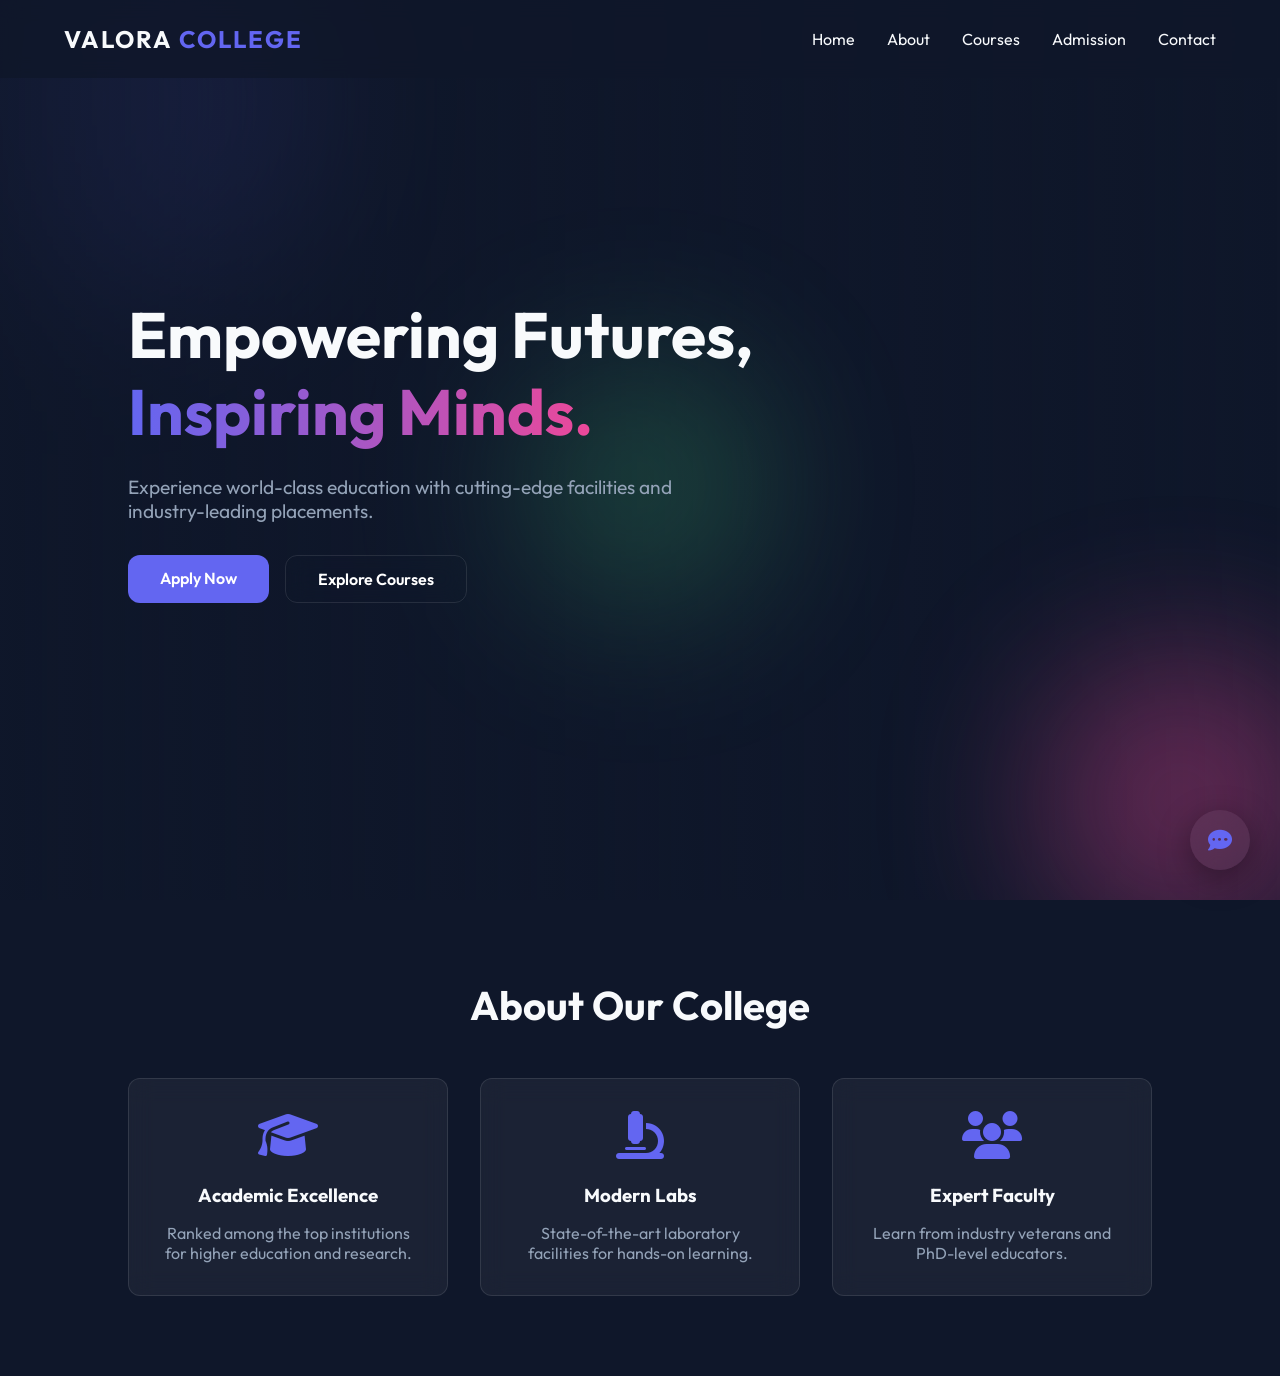
==== college-chatbot/index.html @ e76f273d "Add AI College Chatbot project" ====
<!DOCTYPE html>
<html lang="en">

<head>
    <meta charset="UTF-8">
    <meta name="viewport" content="width=device-width, initial-scale=1.0">
    <title>Valora College | Premium Education</title>
    <link rel="stylesheet" href="style.css">
    <link rel="preconnect" href="https://fonts.googleapis.com">
    <link rel="preconnect" href="https://fonts.gstatic.com" crossorigin>
    <link href="https://fonts.googleapis.com/css2?family=Outfit:wght@300;400;600;700&display=swap" rel="stylesheet">
    <link rel="stylesheet" href="https://cdnjs.cloudflare.com/ajax/libs/font-awesome/6.4.0/css/all.min.css">
</head>

<body>
    <div class="background-blobs">
        <div class="blob blob-1"></div>
        <div class="blob blob-2"></div>
        <div class="blob blob-3"></div>
    </div>

    <nav class="navbar">
        <div class="logo">VALORA <span>COLLEGE</span></div>
        <ul class="nav-links">
            <li><a href="#home">Home</a></li>
            <li><a href="#about">About</a></li>
            <li><a href="#courses">Courses</a></li>
            <li><a href="#admission">Admission</a></li>
            <li><a href="#contact">Contact</a></li>
        </ul>
    </nav>

    <header id="home" class="hero">
        <div class="hero-content">
            <h1>Empowering Futures, <br><span>Inspiring Minds.</span></h1>
            <p>Experience world-class education with cutting-edge facilities and industry-leading placements.</p>
            <div class="hero-btns">
                <a href="#admission" class="btn btn-primary">Apply Now</a>
                <a href="#courses" class="btn btn-secondary">Explore Courses</a>
            </div>
        </div>
    </header>

    <section id="about" class="section">
        <div class="container">
            <h2 class="section-title">About Our College</h2>
            <div class="grid">
                <div class="card glass">
                    <i class="fas fa-graduation-cap"></i>
                    <h3>Academic Excellence</h3>
                    <p>Ranked among the top institutions for higher education and research.</p>
                </div>
                <div class="card glass">
                    <i class="fas fa-microscope"></i>
                    <h3>Modern Labs</h3>
                    <p>State-of-the-art laboratory facilities for hands-on learning.</p>
                </div>
                <div class="card glass">
                    <i class="fas fa-users"></i>
                    <h3>Expert Faculty</h3>
                    <p>Learn from industry veterans and PhD-level educators.</p>
                </div>
            </div>
        </div>
    </section>

    <!-- Chatbot Container -->
    <div id="chatbot-widget" class="chatbot-widget">
        <button id="chatbot-toggle" class="chatbot-toggle glass">
            <i class="fas fa-comment-dots"></i>
        </button>
        <div id="chatbot-window" class="chatbot-window glass">
            <div class="chatbot-header">
                <div class="chatbot-avatar">
                    <i class="fas fa-robot"></i>
                </div>
                <div class="chatbot-info">
                    <h3>Valora AI</h3>
                    <p>College Assistant</p>
                </div>
                <button id="chatbot-close" class="chatbot-close">
                    <i class="fas fa-times"></i>
                </button>
            </div>
            <div id="chatbot-messages" class="chatbot-messages">
                <div class="message bot">
                    Hello! I'm Valora AI, your college assistant. How can I help you today?
                    <div class="timestamp">Just now</div>
                </div>
            </div>
            <div class="chatbot-input">
                <input type="text" id="user-input" placeholder="Type your message...">
                <button id="send-btn"><i class="fas fa-paper-plane"></i></button>
            </div>
        </div>
    </div>

    <script src="chat.js"></script>
</body>

</html>
---- college-chatbot/style.css ----
:root {
    --primary: #6366f1;
    --primary-hover: #4f46e5;
    --secondary: #ec4899;
    --bg-dark: #0f172a;
    --text-light: #f8fafc;
    --text-dim: #94a3b8;
    --glass-bg: rgba(255, 255, 255, 0.05);
    --glass-border: rgba(255, 255, 255, 0.1);
    --glass-blur: blur(12px);
    --radius: 12px;
    --shadow: 0 8px 32px 0 rgba(0, 0, 0, 0.37);
}

* {
    margin: 0;
    padding: 0;
    box-sizing: border-box;
    font-family: 'Outfit', sans-serif;
}

body {
    background-color: var(--bg-dark);
    color: var(--text-light);
    overflow-x: hidden;
    scroll-behavior: smooth;
}

.background-blobs {
    position: fixed;
    top: 0;
    left: 0;
    width: 100%;
    height: 100%;
    z-index: -1;
    overflow: hidden;
}

.blob {
    position: absolute;
    border-radius: 50%;
    filter: blur(80px);
    opacity: 0.4;
    animation: move 20s infinite alternate;
}

.blob-1 {
    width: 400px;
    height: 400px;
    background: var(--primary);
    top: -100px;
    left: -100px;
}

.blob-2 {
    width: 300px;
    height: 300px;
    background: var(--secondary);
    bottom: -50px;
    right: -50px;
    animation-delay: -5s;
}

.blob-3 {
    width: 250px;
    height: 250px;
    background: #4ade80;
    top: 40%;
    left: 40%;
    animation-delay: -10s;
}

@keyframes move {
    from {
        transform: translate(0, 0) scale(1);
    }

    to {
        transform: translate(100px, 100px) scale(1.2);
    }
}

.navbar {
    display: flex;
    justify-content: space-between;
    align-items: center;
    padding: 1.5rem 5%;
    position: fixed;
    width: 100%;
    top: 0;
    background: rgba(15, 23, 42, 0.8);
    backdrop-filter: blur(10px);
    z-index: 1000;
}

.logo {
    font-size: 1.5rem;
    font-weight: 700;
    letter-spacing: 2px;
}

.logo span {
    color: var(--primary);
}

.nav-links {
    display: flex;
    list-style: none;
    gap: 2rem;
}

.nav-links a {
    text-decoration: none;
    color: var(--text-light);
    font-weight: 400;
    transition: 0.3s;
}

.nav-links a:hover {
    color: var(--primary);
}

.hero {
    height: 100vh;
    display: flex;
    align-items: center;
    padding: 0 10%;
    background: linear-gradient(to right, rgba(15, 23, 42, 0.9), transparent);
}

.hero-content h1 {
    font-size: 4rem;
    line-height: 1.2;
    margin-bottom: 1.5rem;
}

.hero-content h1 span {
    background: linear-gradient(to right, var(--primary), var(--secondary));
    -webkit-background-clip: text;
    -webkit-text-fill-color: transparent;
}

.hero-content p {
    font-size: 1.2rem;
    color: var(--text-dim);
    max-width: 600px;
    margin-bottom: 2rem;
}

.hero-btns {
    display: flex;
    gap: 1rem;
}

.btn {
    padding: 0.8rem 2rem;
    border-radius: var(--radius);
    text-decoration: none;
    font-weight: 600;
    transition: 0.3s;
}

.btn-primary {
    background: var(--primary);
    color: white;
}

.btn-primary:hover {
    background: var(--primary-hover);
    transform: translateY(-3px);
}

.btn-secondary {
    border: 1px solid var(--glass-border);
    backdrop-filter: var(--glass-blur);
    color: white;
}

.btn-secondary:hover {
    background: var(--glass-bg);
    transform: translateY(-3px);
}

.section {
    padding: 5rem 10%;
}

.section-title {
    text-align: center;
    font-size: 2.5rem;
    margin-bottom: 3rem;
}

.grid {
    display: grid;
    grid-template-columns: repeat(auto-fit, minmax(280px, 1fr));
    gap: 2rem;
}

.glass {
    background: var(--glass-bg);
    backdrop-filter: var(--glass-blur);
    border: 1px solid var(--glass-border);
    border-radius: var(--radius);
}

.card {
    padding: 2rem;
    text-align: center;
    transition: 0.3s;
}

.card:hover {
    transform: translateY(-10px);
    border-color: var(--primary);
}

.card i {
    font-size: 3rem;
    color: var(--primary);
    margin-bottom: 1.5rem;
}

.card h3 {
    margin-bottom: 1rem;
}

.card p {
    color: var(--text-dim);
}

/* Chatbot Styles */
.chatbot-widget {
    position: fixed;
    bottom: 30px;
    right: 30px;
    z-index: 9999;
}

.chatbot-toggle {
    width: 60px;
    height: 60px;
    border-radius: 50%;
    border: none;
    cursor: pointer;
    display: flex;
    align-items: center;
    justify-content: center;
    box-shadow: var(--shadow);
    transition: 0.3s;
}

.chatbot-toggle i {
    font-size: 1.5rem;
    color: var(--primary);
}

.chatbot-toggle:hover {
    transform: scale(1.1) rotate(5deg);
}

.chatbot-window {
    position: absolute;
    bottom: 80px;
    right: 0;
    width: 350px;
    height: 500px;
    display: none;
    flex-direction: column;
    overflow: hidden;
    box-shadow: var(--shadow);
    animation: slideUp 0.3s ease-out;
}

@keyframes slideUp {
    from {
        opacity: 0;
        transform: translateY(20px);
    }

    to {
        opacity: 1;
        transform: translateY(0);
    }
}

.chatbot-header {
    padding: 1rem;
    background: var(--primary);
    display: flex;
    align-items: center;
    gap: 1rem;
}

.chatbot-avatar {
    width: 40px;
    height: 40px;
    background: white;
    border-radius: 50%;
    display: flex;
    align-items: center;
    justify-content: center;
}

.chatbot-avatar i {
    color: var(--primary);
}

.chatbot-info h3 {
    font-size: 1rem;
    color: white;
}

.chatbot-info p {
    font-size: 0.8rem;
    color: rgba(255, 255, 255, 0.8);
}

.chatbot-close {
    margin-left: auto;
    background: none;
    border: none;
    color: white;
    cursor: pointer;
    font-size: 1.2rem;
}

.chatbot-messages {
    flex: 1;
    padding: 1rem;
    overflow-y: auto;
    display: flex;
    flex-direction: column;
    gap: 1rem;
}

.message {
    padding: 0.8rem 1rem;
    border-radius: 12px;
    max-width: 80%;
    font-size: 0.9rem;
    line-height: 1.4;
    position: relative;
}

.message.bot {
    background: var(--glass-bg);
    border: 1px solid var(--glass-border);
    align-self: flex-start;
}

.message.user {
    background: var(--primary);
    color: white;
    align-self: flex-end;
}

.timestamp {
    font-size: 0.7rem;
    color: var(--text-dim);
    margin-top: 5px;
}

.chatbot-input {
    padding: 1rem;
    display: flex;
    gap: 0.5rem;
    border-top: 1px solid var(--glass-border);
}

.chatbot-input input {
    flex: 1;
    background: var(--glass-bg);
    border: 1px solid var(--glass-border);
    border-radius: 8px;
    padding: 0.5rem 1rem;
    color: white;
    outline: none;
}

.chatbot-input button {
    background: var(--primary);
    border: none;
    color: white;
    width: 40px;
    height: 40px;
    border-radius: 8px;
    cursor: pointer;
    transition: 0.3s;
}

.chatbot-input button:hover {
    background: var(--primary-hover);
}
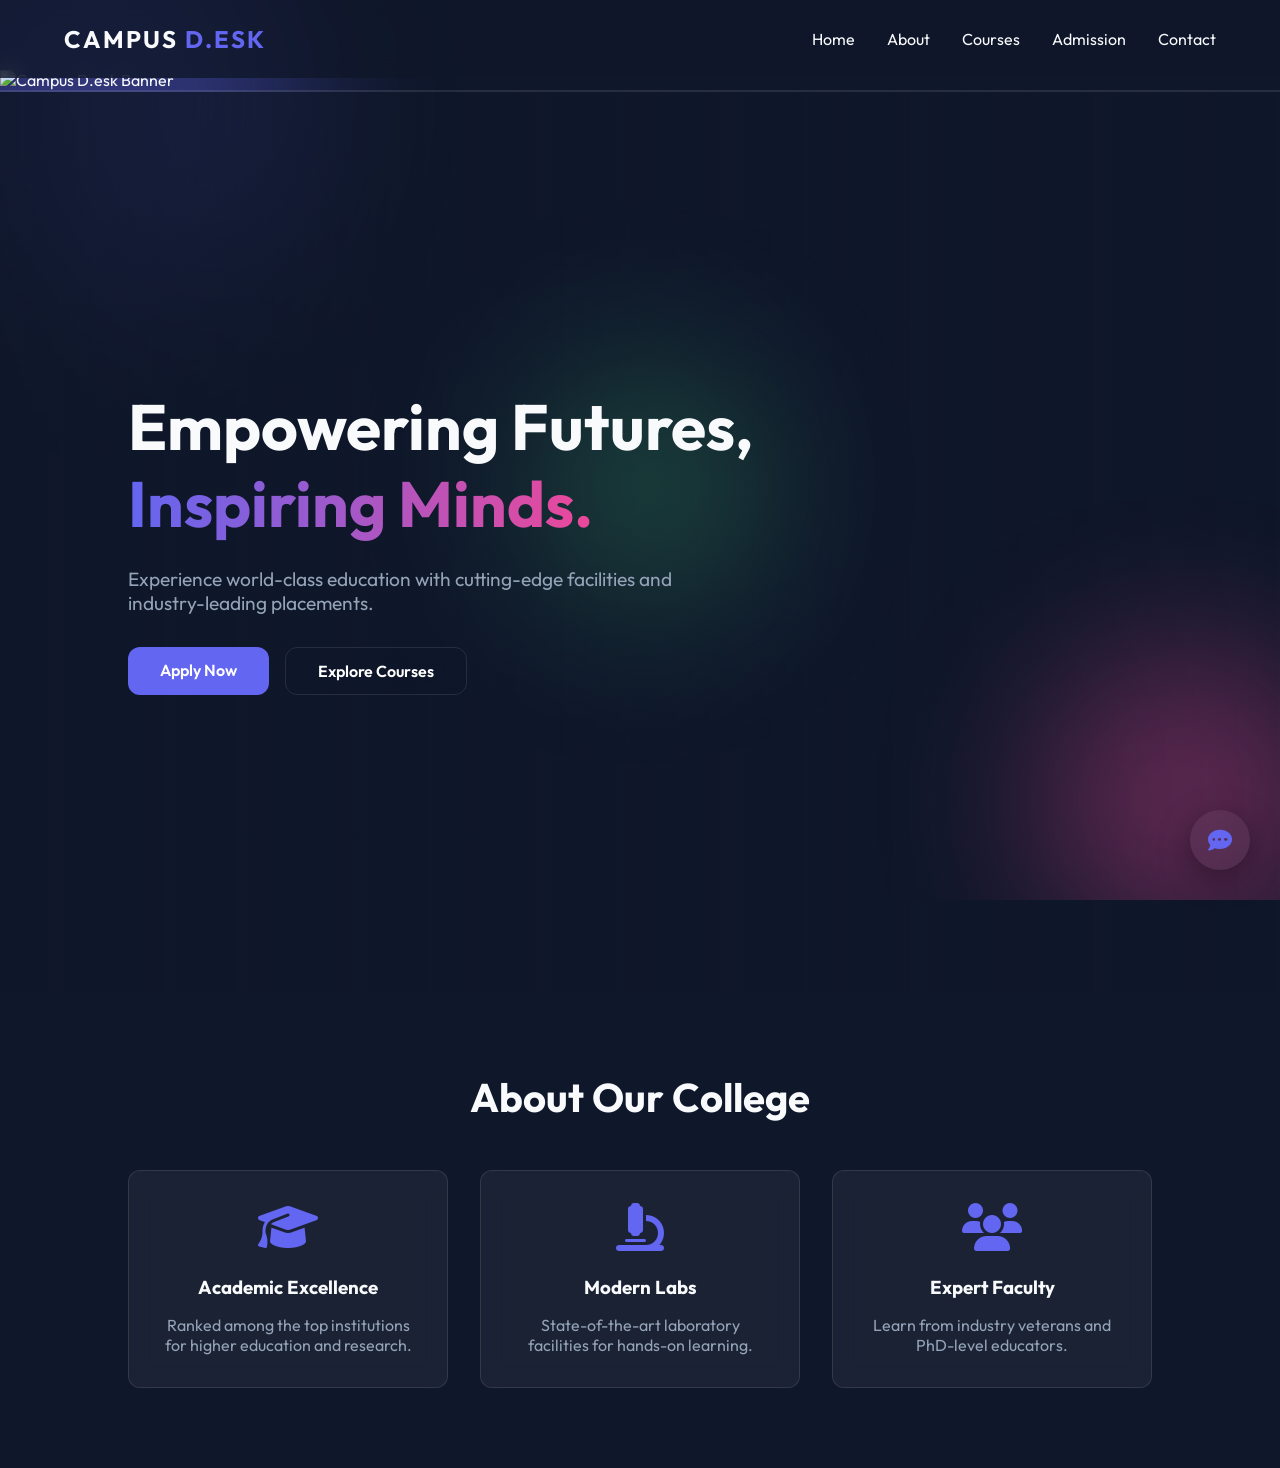
==== commit 1e9b65fc: "Add AI College Chatbot project" ====
--- a/college-chatbot/index.html
+++ b/college-chatbot/index.html
@@ -4,7 +4,7 @@
 <head>
     <meta charset="UTF-8">
     <meta name="viewport" content="width=device-width, initial-scale=1.0">
-    <title>Valora College | Premium Education</title>
+    <title>Campus D.esk | Premium Education</title>
     <link rel="stylesheet" href="style.css">
     <link rel="preconnect" href="https://fonts.googleapis.com">
     <link rel="preconnect" href="https://fonts.gstatic.com" crossorigin>
@@ -20,7 +20,7 @@
     </div>
 
     <nav class="navbar">
-        <div class="logo">VALORA <span>COLLEGE</span></div>
+        <div class="logo">CAMPUS <span>D.ESK</span></div>
         <ul class="nav-links">
             <li><a href="#home">Home</a></li>
             <li><a href="#about">About</a></li>
@@ -29,6 +29,10 @@
             <li><a href="#contact">Contact</a></li>
         </ul>
     </nav>
+
+    <div class="top-banner">
+        <img src="https://i.postimg.cc/pr32mCSw/Screenshot-2026-02-14-161013.png" alt="Campus D.esk Banner">
+    </div>
 
     <header id="home" class="hero">
         <div class="hero-content">
@@ -75,7 +79,7 @@
                     <i class="fas fa-robot"></i>
                 </div>
                 <div class="chatbot-info">
-                    <h3>Valora AI</h3>
+                    <h3>Campus D.esk AI</h3>
                     <p>College Assistant</p>
                 </div>
                 <button id="chatbot-close" class="chatbot-close">
@@ -84,7 +88,7 @@
             </div>
             <div id="chatbot-messages" class="chatbot-messages">
                 <div class="message bot">
-                    Hello! I'm Valora AI, your college assistant. How can I help you today?
+                    Hello! I'm Campus D.esk AI, your college assistant. How can I help you today?
                     <div class="timestamp">Just now</div>
                 </div>
             </div>
--- a/college-chatbot/style.css
+++ b/college-chatbot/style.css
@@ -120,6 +120,20 @@
     color: var(--primary);
 }
 
+.top-banner {
+    margin-top: 70px;
+    width: 100%;
+    overflow: hidden;
+    border-bottom: 2px solid var(--glass-border);
+}
+
+.top-banner img {
+    width: 100%;
+    height: auto;
+    display: block;
+    object-fit: cover;
+}
+
 .hero {
     height: 100vh;
     display: flex;
@@ -137,6 +151,7 @@
 .hero-content h1 span {
     background: linear-gradient(to right, var(--primary), var(--secondary));
     -webkit-background-clip: text;
+    background-clip: text;
     -webkit-text-fill-color: transparent;
 }
 
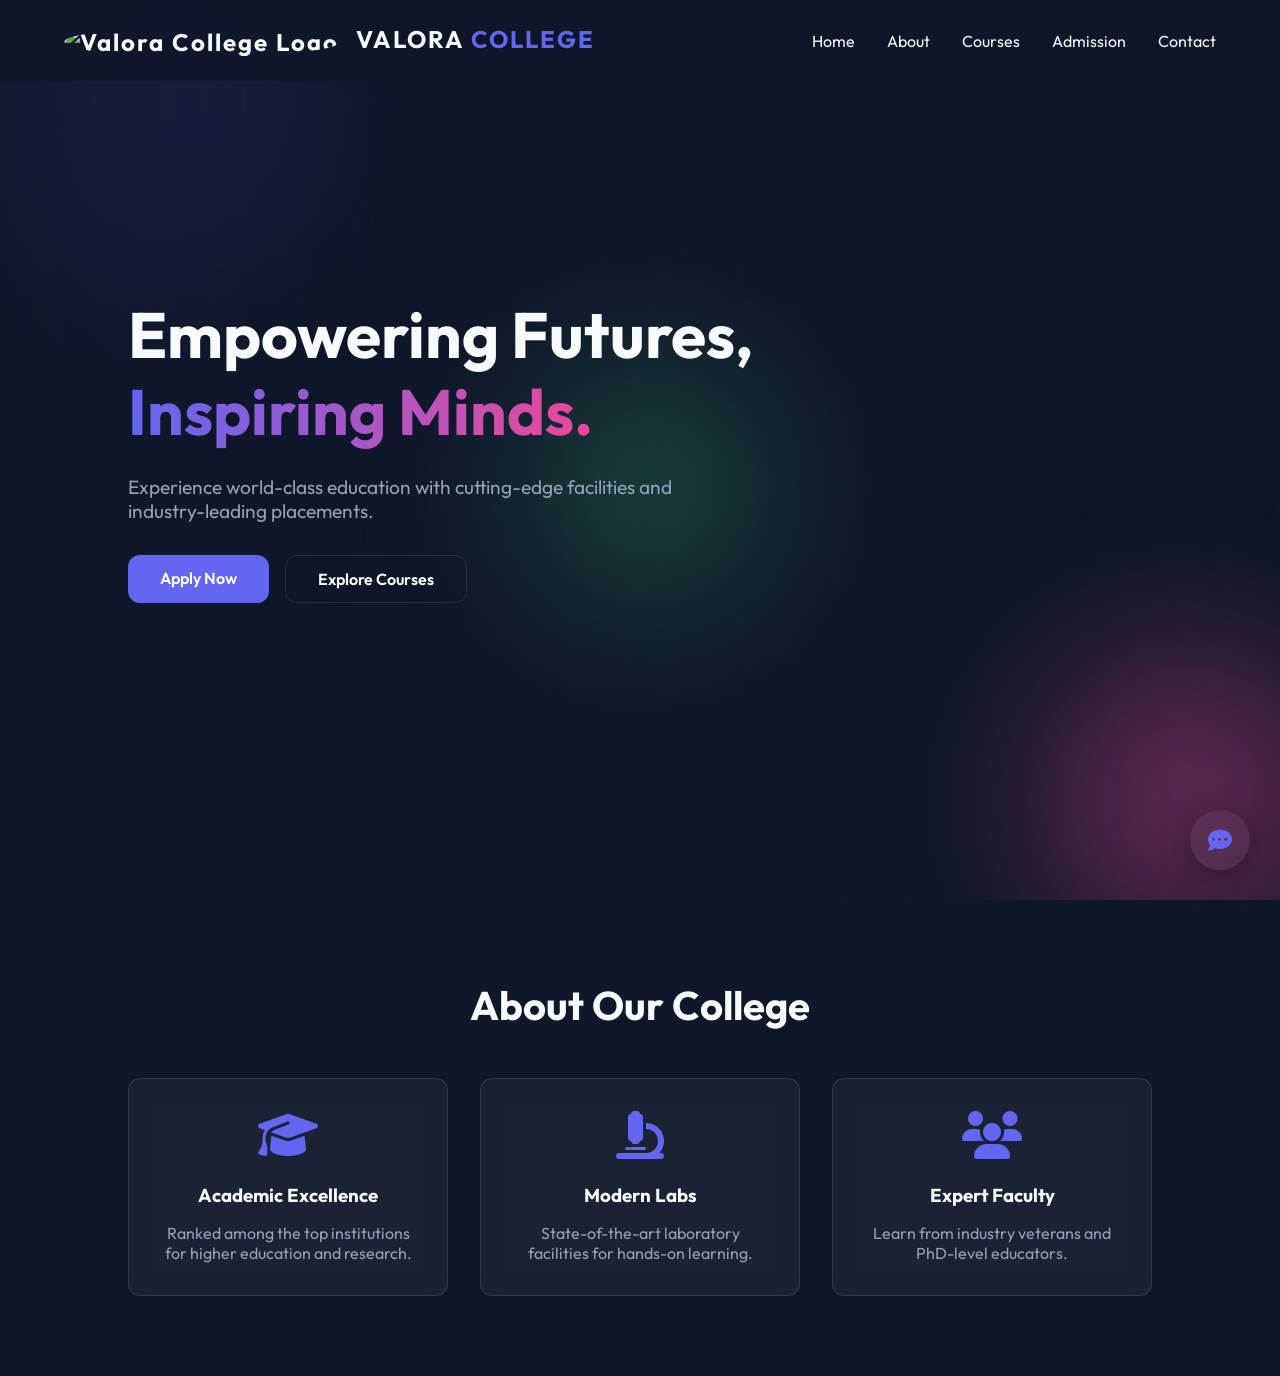
==== commit 114e62b4: "Add AI College Chatbot project" ====
--- a/college-chatbot/index.html
+++ b/college-chatbot/index.html
@@ -4,7 +4,7 @@
 <head>
     <meta charset="UTF-8">
     <meta name="viewport" content="width=device-width, initial-scale=1.0">
-    <title>Campus D.esk | Premium Education</title>
+    <title>Valora College | Premium Education</title>
     <link rel="stylesheet" href="style.css">
     <link rel="preconnect" href="https://fonts.googleapis.com">
     <link rel="preconnect" href="https://fonts.gstatic.com" crossorigin>
@@ -20,7 +20,10 @@
     </div>
 
     <nav class="navbar">
-        <div class="logo">CAMPUS <span>D.ESK</span></div>
+        <div class="logo">
+            <img src="assets/logo.jpg" alt="Valora College Logo" class="nav-logo-img">
+            VALORA <span>COLLEGE</span>
+        </div>
         <ul class="nav-links">
             <li><a href="#home">Home</a></li>
             <li><a href="#about">About</a></li>
@@ -29,10 +32,6 @@
             <li><a href="#contact">Contact</a></li>
         </ul>
     </nav>
-
-    <div class="top-banner">
-        <img src="https://i.postimg.cc/pr32mCSw/Screenshot-2026-02-14-161013.png" alt="Campus D.esk Banner">
-    </div>
 
     <header id="home" class="hero">
         <div class="hero-content">
@@ -79,7 +78,7 @@
                     <i class="fas fa-robot"></i>
                 </div>
                 <div class="chatbot-info">
-                    <h3>Campus D.esk AI</h3>
+                    <h3>Valora AI</h3>
                     <p>College Assistant</p>
                 </div>
                 <button id="chatbot-close" class="chatbot-close">
@@ -88,7 +87,7 @@
             </div>
             <div id="chatbot-messages" class="chatbot-messages">
                 <div class="message bot">
-                    Hello! I'm Campus D.esk AI, your college assistant. How can I help you today?
+                    Hello! I'm Valora AI, your college assistant. How can I help you today?
                     <div class="timestamp">Just now</div>
                 </div>
             </div>
--- a/college-chatbot/style.css
+++ b/college-chatbot/style.css
@@ -103,6 +103,15 @@
     color: var(--primary);
 }
 
+.nav-logo-img {
+    width: 40px;
+    height: 40px;
+    border-radius: 50%;
+    object-fit: cover;
+    margin-right: 10px;
+    vertical-align: middle;
+}
+
 .nav-links {
     display: flex;
     list-style: none;
@@ -118,20 +127,6 @@
 
 .nav-links a:hover {
     color: var(--primary);
-}
-
-.top-banner {
-    margin-top: 70px;
-    width: 100%;
-    overflow: hidden;
-    border-bottom: 2px solid var(--glass-border);
-}
-
-.top-banner img {
-    width: 100%;
-    height: auto;
-    display: block;
-    object-fit: cover;
 }
 
 .hero {
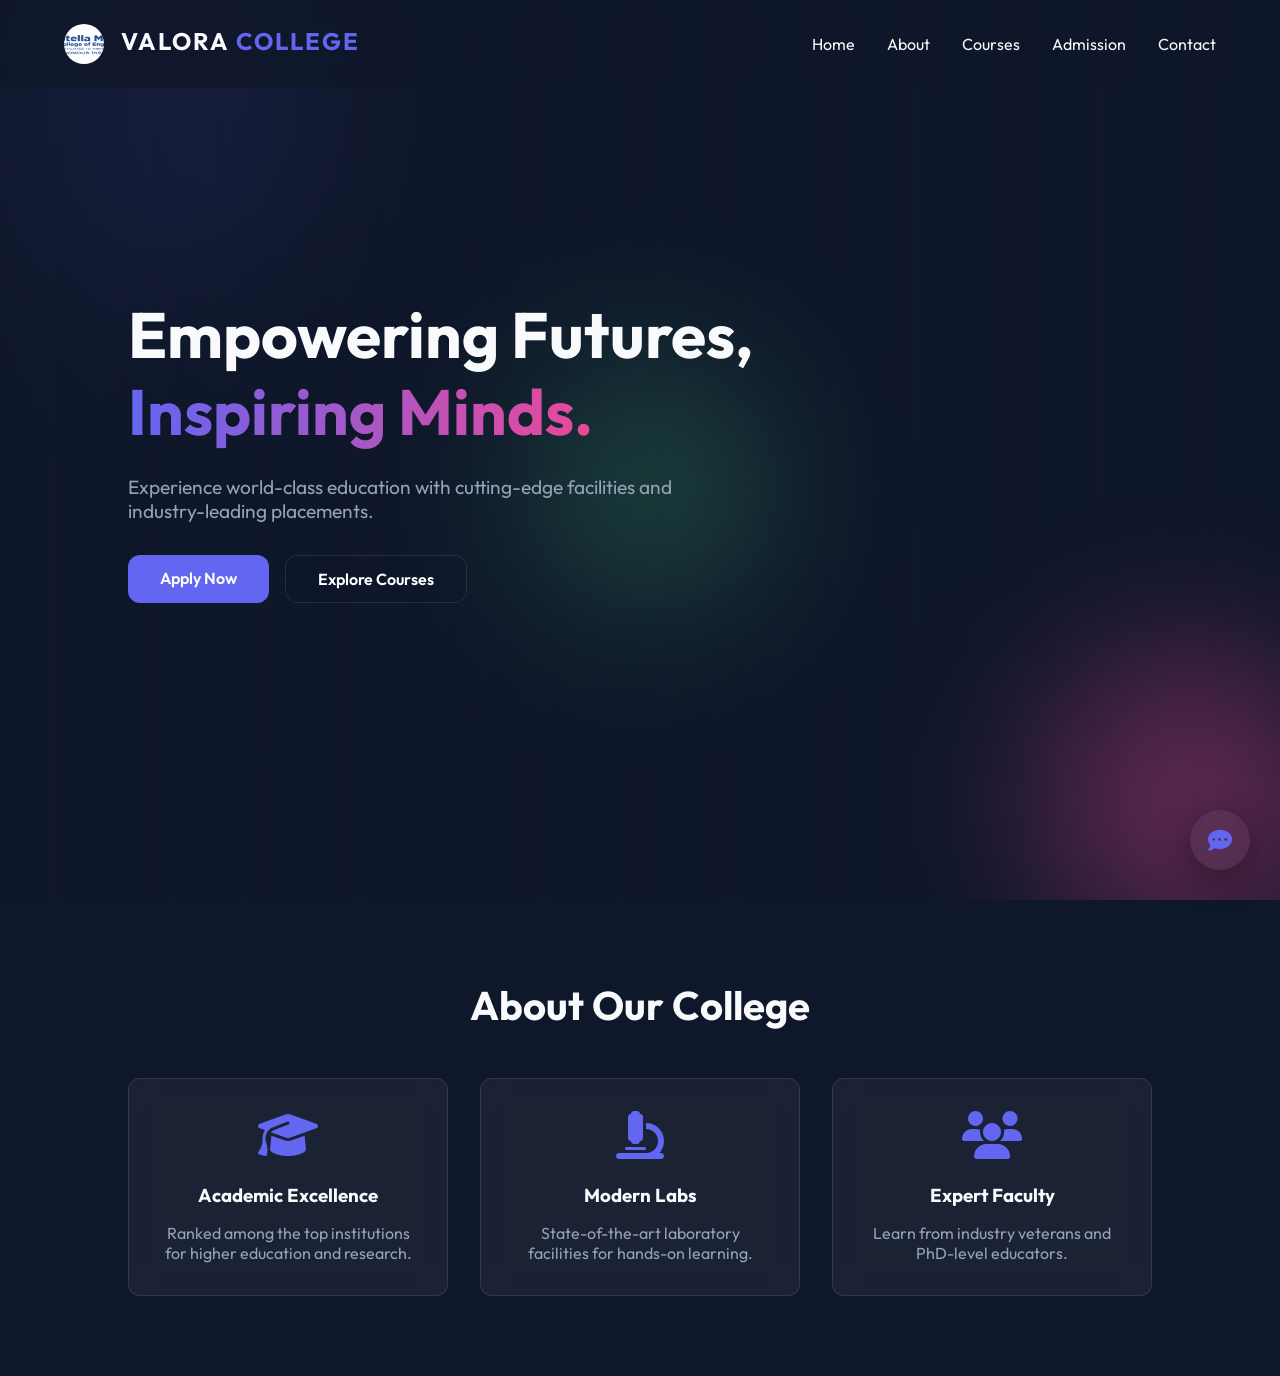
==== commit 21ec29e2: "Add AI College Chatbot project" ====
--- a/college-chatbot/index.html
+++ b/college-chatbot/index.html
@@ -21,7 +21,7 @@
 
     <nav class="navbar">
         <div class="logo">
-            <img src="assets/logo.jpg" alt="Valora College Logo" class="nav-logo-img">
+            <img src="assets/logo.jpg.png" alt="Valora College Logo" class="nav-logo-img">
             VALORA <span>COLLEGE</span>
         </div>
         <ul class="nav-links">
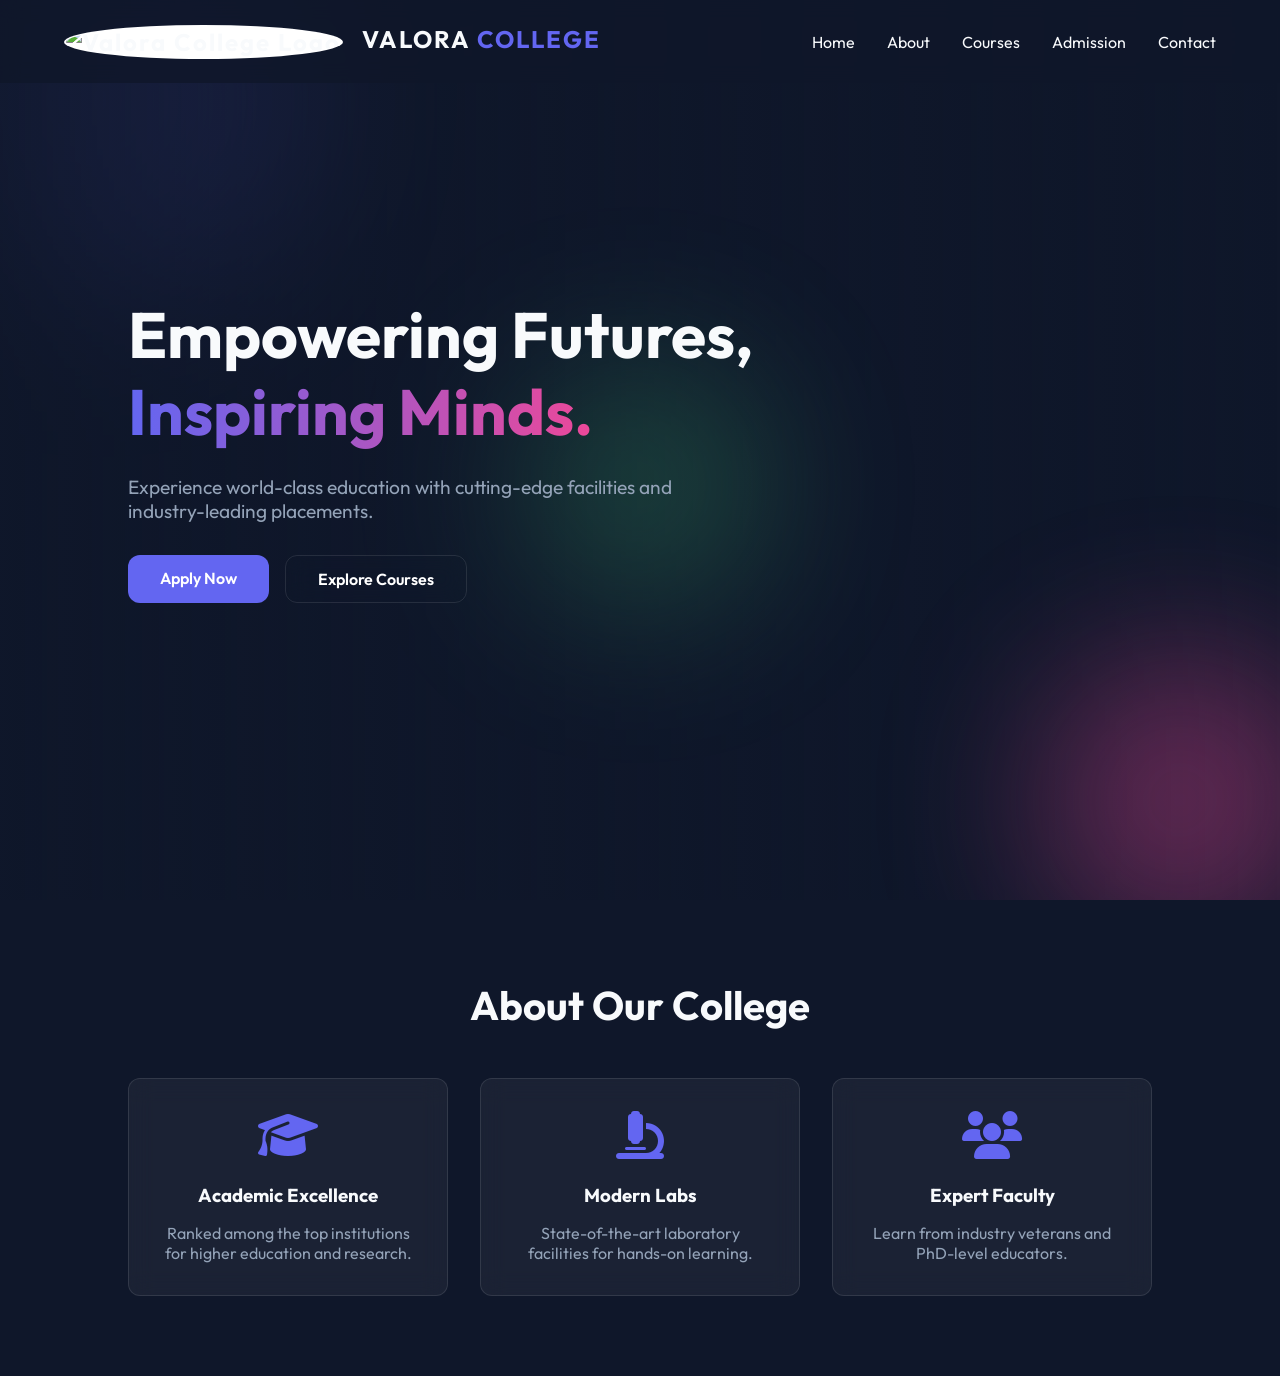
==== commit 439a5f03: "remove ai college chatbot" ====
--- a/college-chatbot/index.html
+++ b/college-chatbot/index.html
@@ -67,38 +67,9 @@
         </div>
     </section>
 
-    <!-- Chatbot Container -->
-    <div id="chatbot-widget" class="chatbot-widget">
-        <button id="chatbot-toggle" class="chatbot-toggle glass">
-            <i class="fas fa-comment-dots"></i>
-        </button>
-        <div id="chatbot-window" class="chatbot-window glass">
-            <div class="chatbot-header">
-                <div class="chatbot-avatar">
-                    <i class="fas fa-robot"></i>
-                </div>
-                <div class="chatbot-info">
-                    <h3>Valora AI</h3>
-                    <p>College Assistant</p>
-                </div>
-                <button id="chatbot-close" class="chatbot-close">
-                    <i class="fas fa-times"></i>
-                </button>
-            </div>
-            <div id="chatbot-messages" class="chatbot-messages">
-                <div class="message bot">
-                    Hello! I'm Valora AI, your college assistant. How can I help you today?
-                    <div class="timestamp">Just now</div>
-                </div>
-            </div>
-            <div class="chatbot-input">
-                <input type="text" id="user-input" placeholder="Type your message...">
-                <button id="send-btn"><i class="fas fa-paper-plane"></i></button>
-            </div>
-        </div>
-    </div>
 
-    <script src="chat.js"></script>
+
+
 </body>
 
 </html>
--- a/college-chatbot/style.css
+++ b/college-chatbot/style.css
@@ -104,12 +104,15 @@
 }
 
 .nav-logo-img {
-    width: 40px;
-    height: 40px;
+    width: 48px;
+    height: 48px;
     border-radius: 50%;
-    object-fit: cover;
-    margin-right: 10px;
+    object-fit: contain;
+    margin-right: 12px;
     vertical-align: middle;
+    background: white;
+    /* Added white background to make crest stand out */
+    padding: 2px;
 }
 
 .nav-links {
